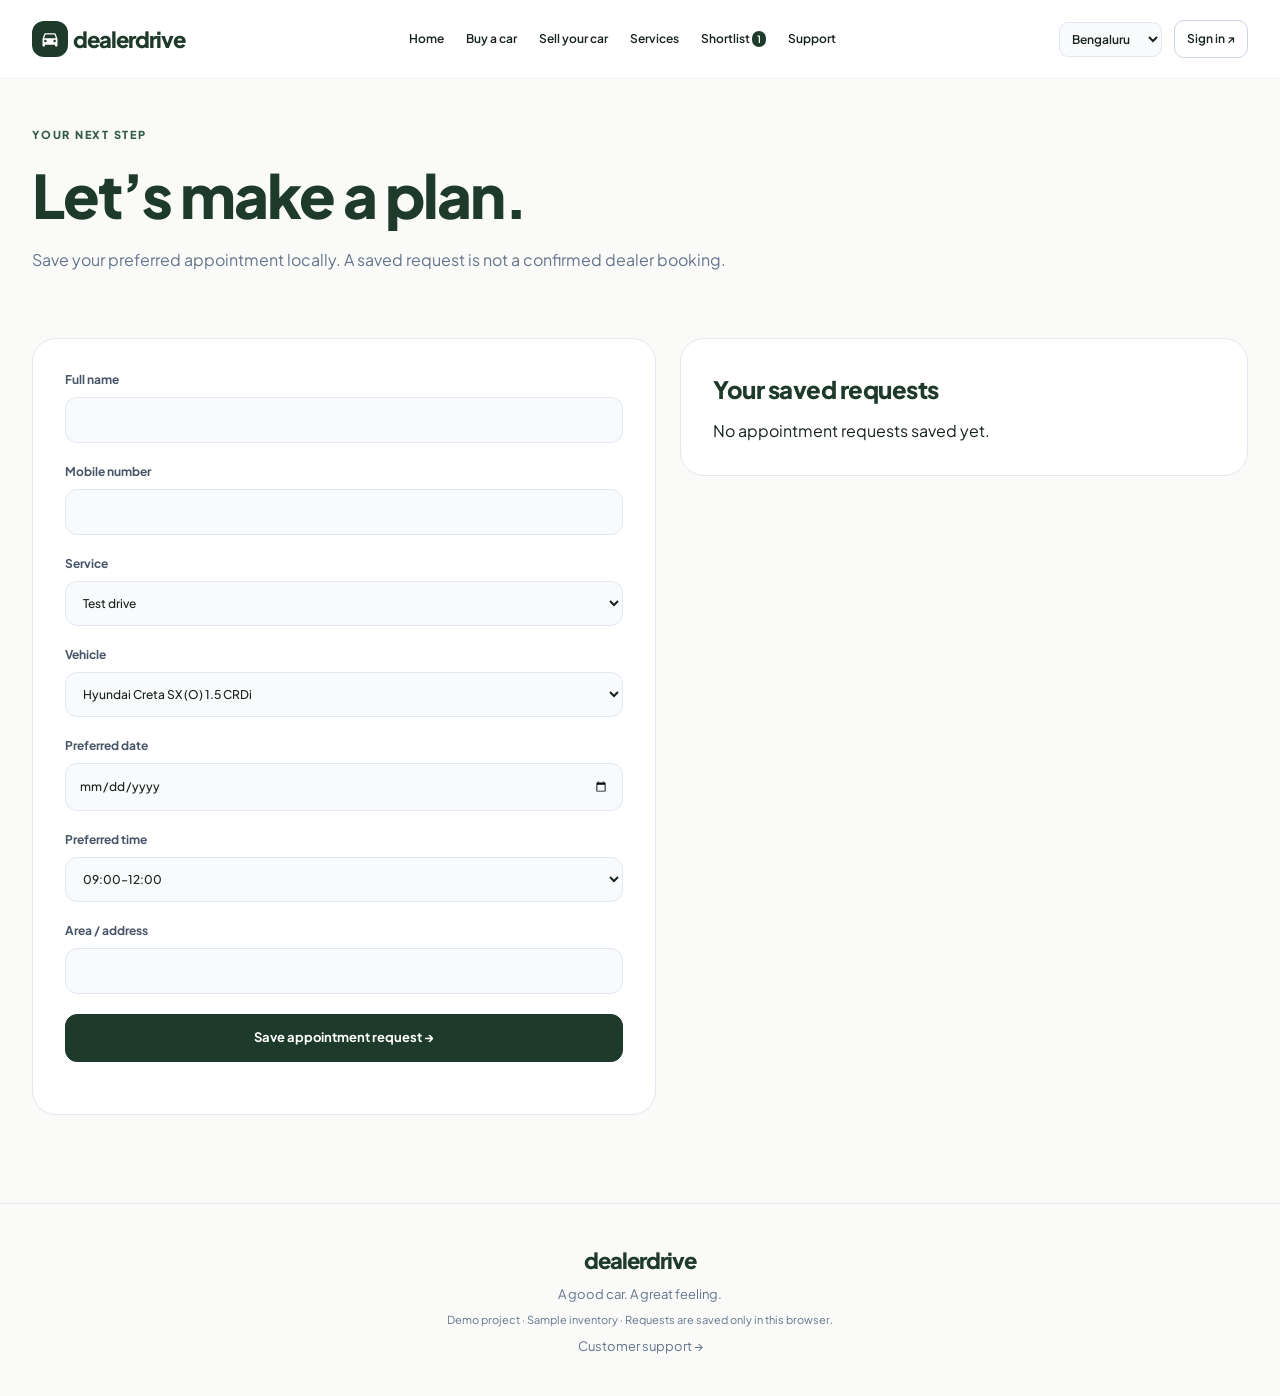
==== booking.html @ 67813353 "Add DealerDrive website with vehicle inventory and photo galleries" ====
<!DOCTYPE html>
<html lang="en"><head><meta charset="UTF-8"><meta name="viewport" content="width=device-width, initial-scale=1.0"><title>Plan an appointment — DealerDrive</title>
<link rel="stylesheet" href="css/utilities.css">
<link rel="preconnect" href="https://fonts.googleapis.com"><link href="https://fonts.googleapis.com/css2?family=Plus+Jakarta+Sans:wght@400;500;600;700;800&display=swap" rel="stylesheet">
<link rel="stylesheet" href="css/shared.css"><link rel="stylesheet" href="css/booking.css">
<script defer src="js/data.js"></script><script defer src="js/shared.js"></script><script defer src="js/booking.js"></script></head>
<body data-page="booking"><a class="skip-link" href="#main">Skip to content</a><header class="site-header"><div class="header-inner"><a class="brand" href="index.html"><span class="brand-icon"><svg class="w-5 h-5 fill-current" viewBox="0 0 24 24">
            <path d="M18.92 6.01C18.72 5.42 18.16 5 17.5 5h-11c-.66 0-1.21.42-1.42 1.01L3 12v8c0 .55.45 1 1 1h1c.55 0 1-.45 1-1v-1h12v1c0 .55.45 1 1 1h1c.55 0 1-.45 1-1v-8l-2.08-5.99zM6.5 16c-.83 0-1.5-.67-1.5-1.5S5.67 13 6.5 13s1.5.67 1.5 1.5S7.33 16 6.5 16zm11 0c-.83 0-1.5-.67-1.5-1.5s.67-1.5 1.5-1.5 1.5.67 1.5 1.5-.67 1.5-1.5 1.5zM5 11l1.5-4.5h11L19 11H5z"/>
          </svg></span> dealerdrive</a><button id="menuToggle" class="menu-toggle" aria-label="Toggle navigation" aria-controls="mainNav" aria-expanded="false">☰</button><nav id="mainNav" aria-label="Main navigation"><a href="index.html" >Home</a><a href="buy.html" >Buy a car</a><a href="sell.html" >Sell your car</a><a href="services.html" >Services</a><a href="shortlist.html" >Shortlist <span id="shortlistBadge">0</span></a><a href="support.html" >Support</a></nav><div class="header-actions"><label class="city-label"><span class="sr-only">Your city</span><select id="citySelect"><option>Bengaluru</option><option>Pune</option><option>Mumbai</option><option>Delhi NCR</option><option>Hyderabad</option></select></label><a class="profile-link" href="sign-in.html" id="profileLink">Sign in ↗</a></div></div></header>
<main id="main" class="flex-1 max-w-7xl w-full mx-auto px-4 sm:px-6 lg:px-8 py-8 sm:py-12 space-y-12 sm:space-y-16"><div class="page-heading"><p class="eyebrow">Your next step</p><h1>Let’s make a plan.</h1><p>Save your preferred appointment locally. A saved request is not a confirmed dealer booking.</p></div><div class="two-column"><form id="bookingForm" class="panel form-stack"><label class="field">Full name<input id="bookingName" name="bookingName" type="text" required></label><label class="field">Mobile number<input id="bookingPhone" name="bookingPhone" type="tel" required></label><label class="field">Service<select id="bookingType"><option>Test drive</option><option>Inspection</option><option>Maintenance</option><option>Paperwork</option></select></label><label class="field">Vehicle<select id="bookingCar"></select></label><label class="field">Preferred date<input id="bookingDate" name="bookingDate" type="date" required></label><label class="field">Preferred time<select id="bookingTime"><option>09:00–12:00</option><option>12:00–15:00</option><option>15:00–18:00</option></select></label><label class="field">Area / address<input id="bookingAddress" name="bookingAddress" type="text" required></label><button class="button" type="submit">Save appointment request →</button><p id="bookingFeedback" role="status"></p></form><aside class="panel"><h2>Your saved requests</h2><div id="bookingsList" class="record-list"></div></aside></div></main>
<footer><a class="brand" href="index.html">dealerdrive</a><p>A good car. A great feeling.</p><p class="demo-note">Demo project · Sample inventory · Requests are saved only in this browser.</p><a href="support.html">Customer support →</a></footer><div id="toastNotification" role="status" aria-live="polite" hidden></div></body></html>
---- css/utilities.css ----
/* Static utility CSS from the supplied design. */
*, ::before, ::after{--tw-border-spacing-x:0;--tw-border-spacing-y:0;--tw-translate-x:0;--tw-translate-y:0;--tw-rotate:0;--tw-skew-x:0;--tw-skew-y:0;--tw-scale-x:1;--tw-scale-y:1;--tw-pan-x: ;--tw-pan-y: ;--tw-pinch-zoom: ;--tw-scroll-snap-strictness:proximity;--tw-gradient-from-position: ;--tw-gradient-via-position: ;--tw-gradient-to-position: ;--tw-ordinal: ;--tw-slashed-zero: ;--tw-numeric-figure: ;--tw-numeric-spacing: ;--tw-numeric-fraction: ;--tw-ring-inset: ;--tw-ring-offset-width:0px;--tw-ring-offset-color:#fff;--tw-ring-color:rgb(59 130 246 / 0.5);--tw-ring-offset-shadow:0 0 #0000;--tw-ring-shadow:0 0 #0000;--tw-shadow:0 0 #0000;--tw-shadow-colored:0 0 #0000;--tw-blur: ;--tw-brightness: ;--tw-contrast: ;--tw-grayscale: ;--tw-hue-rotate: ;--tw-invert: ;--tw-saturate: ;--tw-sepia: ;--tw-drop-shadow: ;--tw-backdrop-blur: ;--tw-backdrop-brightness: ;--tw-backdrop-contrast: ;--tw-backdrop-grayscale: ;--tw-backdrop-hue-rotate: ;--tw-backdrop-invert: ;--tw-backdrop-opacity: ;--tw-backdrop-saturate: ;--tw-backdrop-sepia: ;--tw-contain-size: ;--tw-contain-layout: ;--tw-contain-paint: ;--tw-contain-style: }
::backdrop{--tw-border-spacing-x:0;--tw-border-spacing-y:0;--tw-translate-x:0;--tw-translate-y:0;--tw-rotate:0;--tw-skew-x:0;--tw-skew-y:0;--tw-scale-x:1;--tw-scale-y:1;--tw-pan-x: ;--tw-pan-y: ;--tw-pinch-zoom: ;--tw-scroll-snap-strictness:proximity;--tw-gradient-from-position: ;--tw-gradient-via-position: ;--tw-gradient-to-position: ;--tw-ordinal: ;--tw-slashed-zero: ;--tw-numeric-figure: ;--tw-numeric-spacing: ;--tw-numeric-fraction: ;--tw-ring-inset: ;--tw-ring-offset-width:0px;--tw-ring-offset-color:#fff;--tw-ring-color:rgb(59 130 246 / 0.5);--tw-ring-offset-shadow:0 0 #0000;--tw-ring-shadow:0 0 #0000;--tw-shadow:0 0 #0000;--tw-shadow-colored:0 0 #0000;--tw-blur: ;--tw-brightness: ;--tw-contrast: ;--tw-grayscale: ;--tw-hue-rotate: ;--tw-invert: ;--tw-saturate: ;--tw-sepia: ;--tw-drop-shadow: ;--tw-backdrop-blur: ;--tw-backdrop-brightness: ;--tw-backdrop-contrast: ;--tw-backdrop-grayscale: ;--tw-backdrop-hue-rotate: ;--tw-backdrop-invert: ;--tw-backdrop-opacity: ;--tw-backdrop-saturate: ;--tw-backdrop-sepia: ;--tw-contain-size: ;--tw-contain-layout: ;--tw-contain-paint: ;--tw-contain-style: }
*,::after,::before{box-sizing:border-box;border-width:0;border-style:solid;border-color:#e5e7eb}
::after,::before{--tw-content:''}
:host,html{line-height:1.5;-webkit-text-size-adjust:100%;-moz-tab-size:4;tab-size:4;font-family:"Plus Jakarta Sans", sans-serif;font-feature-settings:normal;font-variation-settings:normal;-webkit-tap-highlight-color:transparent}
body{margin:0;line-height:inherit}
hr{height:0;color:inherit;border-top-width:1px}
abbr:where([title]){-webkit-text-decoration:underline dotted;text-decoration:underline dotted}
h1,h2,h3,h4,h5,h6{font-size:inherit;font-weight:inherit}
a{color:inherit;text-decoration:inherit}
b,strong{font-weight:bolder}
code,kbd,pre,samp{font-family:ui-monospace, SFMono-Regular, Menlo, Monaco, Consolas, "Liberation Mono", "Courier New", monospace;font-feature-settings:normal;font-variation-settings:normal;font-size:1em}
small{font-size:80%}
sub,sup{font-size:75%;line-height:0;position:relative;vertical-align:baseline}
sub{bottom:-.25em}
sup{top:-.5em}
table{text-indent:0;border-color:inherit;border-collapse:collapse}
button,input,optgroup,select,textarea{font-family:inherit;font-feature-settings:inherit;font-variation-settings:inherit;font-size:100%;font-weight:inherit;line-height:inherit;letter-spacing:inherit;color:inherit;margin:0;padding:0}
button,select{text-transform:none}
button,input:where([type=button]),input:where([type=reset]),input:where([type=submit]){-webkit-appearance:button;background-color:transparent;background-image:none}
:-moz-focusring{outline:auto}
:-moz-ui-invalid{box-shadow:none}
progress{vertical-align:baseline}
::-webkit-inner-spin-button,::-webkit-outer-spin-button{height:auto}
[type=search]{-webkit-appearance:textfield;outline-offset:-2px}
::-webkit-search-decoration{-webkit-appearance:none}
::-webkit-file-upload-button{-webkit-appearance:button;font:inherit}
summary{display:list-item}
blockquote,dd,dl,figure,h1,h2,h3,h4,h5,h6,hr,p,pre{margin:0}
fieldset{margin:0;padding:0}
legend{padding:0}
menu,ol,ul{list-style:none;margin:0;padding:0}
dialog{padding:0}
textarea{resize:vertical}
input::placeholder,textarea::placeholder{opacity:1;color:#9ca3af}
[role=button],button{cursor:pointer}
:disabled{cursor:default}
audio,canvas,embed,iframe,img,object,svg,video{display:block;vertical-align:middle}
img,video{max-width:100%;height:auto}
[hidden]:where(:not([hidden=until-found])){display:none}
.sr-only{position:absolute;width:1px;height:1px;padding:0;margin:-1px;overflow:hidden;clip:rect(0, 0, 0, 0);white-space:nowrap;border-width:0}
.absolute{position:absolute}
.relative{position:relative}
.-bottom-2{bottom:-0.5rem}
.left-1{left:0.25rem}
.z-10{z-index:10}
.mx-auto{margin-left:auto;margin-right:auto}
.my-auto{margin-top:auto;margin-bottom:auto}
.mr-2\.5{margin-right:0.625rem}
.mt-0\.5{margin-top:0.125rem}
.mt-1{margin-top:0.25rem}
.mt-1\.5{margin-top:0.375rem}
.flex{display:flex}
.inline-flex{display:inline-flex}
.grid{display:grid}
.h-10{height:2.5rem}
.h-2{height:0.5rem}
.h-3\.5{height:0.875rem}
.h-4{height:1rem}
.h-5{height:1.25rem}
.h-8{height:2rem}
.h-auto{height:auto}
.min-h-\[380px\]{min-height:380px}
.w-10{width:2.5rem}
.w-2{width:0.5rem}
.w-3\.5{width:0.875rem}
.w-4{width:1rem}
.w-5{width:1.25rem}
.w-8{width:2rem}
.w-full{width:100%}
.max-w-7xl{max-width:80rem}
.max-w-\[480px\]{max-width:480px}
.max-w-lg{max-width:32rem}
.max-w-xl{max-width:36rem}
.flex-1{flex:1 1 0%}
.shrink-0{flex-shrink:0}
.cursor-pointer{cursor:pointer}
.grid-cols-1{grid-template-columns:repeat(1, minmax(0, 1fr))}
.flex-col{flex-direction:column}
.flex-wrap{flex-wrap:wrap}
.items-center{align-items:center}
.justify-center{justify-content:center}
.justify-between{justify-content:space-between}
.gap-1\.5{gap:0.375rem}
.gap-2{gap:0.5rem}
.gap-3{gap:0.75rem}
.gap-3\.5{gap:0.875rem}
.gap-4{gap:1rem}
.gap-6{gap:1.5rem}
.gap-8{gap:2rem}
.space-y-1 > :not([hidden]) ~ :not([hidden]){--tw-space-y-reverse:0;margin-top:calc(0.25rem * calc(1 - var(--tw-space-y-reverse)));margin-bottom:calc(0.25rem * var(--tw-space-y-reverse))}
.space-y-12 > :not([hidden]) ~ :not([hidden]){--tw-space-y-reverse:0;margin-top:calc(3rem * calc(1 - var(--tw-space-y-reverse)));margin-bottom:calc(3rem * var(--tw-space-y-reverse))}
.space-y-6 > :not([hidden]) ~ :not([hidden]){--tw-space-y-reverse:0;margin-top:calc(1.5rem * calc(1 - var(--tw-space-y-reverse)));margin-bottom:calc(1.5rem * var(--tw-space-y-reverse))}
.overflow-hidden{overflow:hidden}
.rounded-2xl{border-radius:1rem}
.rounded-\[32px\]{border-radius:32px}
.rounded-full{border-radius:9999px}
.rounded-xl{border-radius:0.75rem}
.rounded-\[24px\]{border-radius:24px}
.border{border-width:1px}
.border-b{border-bottom-width:1px}
.border-t{border-top-width:1px}
.border-none{border-style:none}
.border-\[\#D5E1D4\]{--tw-border-opacity:1;border-color:rgb(213 225 212 / var(--tw-border-opacity, 1))}
.border-slate-100{--tw-border-opacity:1;border-color:rgb(241 245 249 / var(--tw-border-opacity, 1))}
.border-slate-200{--tw-border-opacity:1;border-color:rgb(226 232 240 / var(--tw-border-opacity, 1))}
.border-slate-200\/80{border-color:rgb(226 232 240 / 0.8)}
.border-white{--tw-border-opacity:1;border-color:rgb(255 255 255 / var(--tw-border-opacity, 1))}
.bg-\[\#DEE8DD\]{--tw-bg-opacity:1;background-color:rgb(222 232 221 / var(--tw-bg-opacity, 1))}
.bg-\[\#E5F1E5\]{--tw-bg-opacity:1;background-color:rgb(229 241 229 / var(--tw-bg-opacity, 1))}
.bg-\[\#EBF3EB\]{--tw-bg-opacity:1;background-color:rgb(235 243 235 / var(--tw-bg-opacity, 1))}
.bg-forest{--tw-bg-opacity:1;background-color:rgb(30 58 43 / var(--tw-bg-opacity, 1))}
.bg-slate-100{--tw-bg-opacity:1;background-color:rgb(241 245 249 / var(--tw-bg-opacity, 1))}
.bg-transparent{background-color:transparent}
.bg-white{--tw-bg-opacity:1;background-color:rgb(255 255 255 / var(--tw-bg-opacity, 1))}
.bg-white\/95{background-color:rgb(255 255 255 / 0.95)}
.stroke-\[2\.5\]{stroke-width:2.5}
.stroke-\[2\]{stroke-width:2}
.p-2{padding:0.5rem}
.p-3{padding:0.75rem}
.p-6{padding:1.5rem}
.p-5{padding:1.25rem}
.px-4{padding-left:1rem;padding-right:1rem}
.px-5{padding-left:1.25rem;padding-right:1.25rem}
.py-2{padding-top:0.5rem;padding-bottom:0.5rem}
.py-2\.5{padding-top:0.625rem;padding-bottom:0.625rem}
.py-6{padding-top:1.5rem;padding-bottom:1.5rem}
.py-8{padding-top:2rem;padding-bottom:2rem}
.pb-5{padding-bottom:1.25rem}
.pl-4{padding-left:1rem}
.pr-2{padding-right:0.5rem}
.pt-1{padding-top:0.25rem}
.pt-3{padding-top:0.75rem}
.pt-4{padding-top:1rem}
.pt-8{padding-top:2rem}
.text-right{text-align:right}
.text-2xl{font-size:1.5rem;line-height:2rem}
.text-5xl{font-size:3rem;line-height:1}
.text-\[11px\]{font-size:11px}
.text-base{font-size:1rem;line-height:1.5rem}
.text-sm{font-size:0.875rem;line-height:1.25rem}
.text-xs{font-size:0.75rem;line-height:1rem}
.text-xl{font-size:1.25rem;line-height:1.75rem}
.font-bold{font-weight:700}
.font-extrabold{font-weight:800}
.font-medium{font-weight:500}
.font-normal{font-weight:400}
.font-semibold{font-weight:600}
.uppercase{text-transform:uppercase}
.leading-\[1\.05\]{line-height:1.05}
.leading-relaxed{line-height:1.625}
.leading-snug{line-height:1.375}
.leading-tight{line-height:1.25}
.tracking-\[-0\.03em\]{letter-spacing:-0.03em}
.tracking-\[0\.16em\]{letter-spacing:0.16em}
.tracking-\[0\.18em\]{letter-spacing:0.18em}
.tracking-tight{letter-spacing:-0.025em}
.tracking-widest{letter-spacing:0.1em}
.text-\[\#34594A\]{--tw-text-opacity:1;color:rgb(52 89 74 / var(--tw-text-opacity, 1))}
.text-\[\#34594A\]\/80{color:rgb(52 89 74 / 0.8)}
.text-\[\#345A4B\]{--tw-text-opacity:1;color:rgb(52 90 75 / var(--tw-text-opacity, 1))}
.text-forest{--tw-text-opacity:1;color:rgb(30 58 43 / var(--tw-text-opacity, 1))}
.text-slate-300{--tw-text-opacity:1;color:rgb(203 213 225 / var(--tw-text-opacity, 1))}
.text-slate-400{--tw-text-opacity:1;color:rgb(148 163 184 / var(--tw-text-opacity, 1))}
.text-slate-500{--tw-text-opacity:1;color:rgb(100 116 139 / var(--tw-text-opacity, 1))}
.text-slate-600{--tw-text-opacity:1;color:rgb(71 85 105 / var(--tw-text-opacity, 1))}
.text-slate-700{--tw-text-opacity:1;color:rgb(51 65 85 / var(--tw-text-opacity, 1))}
.text-slate-800{--tw-text-opacity:1;color:rgb(30 41 59 / var(--tw-text-opacity, 1))}
.text-slate-900{--tw-text-opacity:1;color:rgb(15 23 42 / var(--tw-text-opacity, 1))}
.text-white{--tw-text-opacity:1;color:rgb(255 255 255 / var(--tw-text-opacity, 1))}
.shadow-lg{--tw-shadow:0 10px 15px -3px rgb(0 0 0 / 0.1), 0 4px 6px -4px rgb(0 0 0 / 0.1);--tw-shadow-colored:0 10px 15px -3px var(--tw-shadow-color), 0 4px 6px -4px var(--tw-shadow-color);box-shadow:var(--tw-ring-offset-shadow, 0 0 #0000), var(--tw-ring-shadow, 0 0 #0000), var(--tw-shadow)}
.shadow-sm{--tw-shadow:0 1px 2px 0 rgb(0 0 0 / 0.05);--tw-shadow-colored:0 1px 2px 0 var(--tw-shadow-color);box-shadow:var(--tw-ring-offset-shadow, 0 0 #0000), var(--tw-ring-shadow, 0 0 #0000), var(--tw-shadow)}
.shadow-black\/5{--tw-shadow-color:rgb(0 0 0 / 0.05);--tw-shadow:var(--tw-shadow-colored)}
.outline-none{outline:2px solid transparent;outline-offset:2px}
.backdrop-blur-md{--tw-backdrop-blur:blur(12px);-webkit-backdrop-filter:var(--tw-backdrop-blur) var(--tw-backdrop-brightness) var(--tw-backdrop-contrast) var(--tw-backdrop-grayscale) var(--tw-backdrop-hue-rotate) var(--tw-backdrop-invert) var(--tw-backdrop-opacity) var(--tw-backdrop-saturate) var(--tw-backdrop-sepia);backdrop-filter:var(--tw-backdrop-blur) var(--tw-backdrop-brightness) var(--tw-backdrop-contrast) var(--tw-backdrop-grayscale) var(--tw-backdrop-hue-rotate) var(--tw-backdrop-invert) var(--tw-backdrop-opacity) var(--tw-backdrop-saturate) var(--tw-backdrop-sepia)}
.transition-all{transition-property:all;transition-timing-function:cubic-bezier(0.4, 0, 0.2, 1);transition-duration:150ms}
.transition-transform{transition-property:transform;transition-timing-function:cubic-bezier(0.4, 0, 0.2, 1);transition-duration:150ms}
.placeholder\:text-slate-400::placeholder{--tw-text-opacity:1;color:rgb(148 163 184 / var(--tw-text-opacity, 1))}
.focus-within\:border-forest:focus-within{--tw-border-opacity:1;border-color:rgb(30 58 43 / var(--tw-border-opacity, 1))}
.focus-within\:ring-2:focus-within{--tw-ring-offset-shadow:var(--tw-ring-inset) 0 0 0 var(--tw-ring-offset-width) var(--tw-ring-offset-color);--tw-ring-shadow:var(--tw-ring-inset) 0 0 0 calc(2px + var(--tw-ring-offset-width)) var(--tw-ring-color);box-shadow:var(--tw-ring-offset-shadow), var(--tw-ring-shadow), var(--tw-shadow, 0 0 #0000)}
.focus-within\:ring-forest\/20:focus-within{--tw-ring-color:rgb(30 58 43 / 0.2)}
.hover\:bg-forest-dark:hover{--tw-bg-opacity:1;background-color:rgb(20 39 29 / var(--tw-bg-opacity, 1))}
.hover\:bg-slate-100\/80:hover{background-color:rgb(241 245 249 / 0.8)}
.hover\:bg-slate-200:hover{--tw-bg-opacity:1;background-color:rgb(226 232 240 / var(--tw-bg-opacity, 1))}
.hover\:text-forest:hover{--tw-text-opacity:1;color:rgb(30 58 43 / var(--tw-text-opacity, 1))}
.hover\:text-slate-900:hover{--tw-text-opacity:1;color:rgb(15 23 42 / var(--tw-text-opacity, 1))}
.hover\:shadow-xl:hover{--tw-shadow:0 20px 25px -5px rgb(0 0 0 / 0.1), 0 8px 10px -6px rgb(0 0 0 / 0.1);--tw-shadow-colored:0 20px 25px -5px var(--tw-shadow-color), 0 8px 10px -6px var(--tw-shadow-color);box-shadow:var(--tw-ring-offset-shadow, 0 0 #0000), var(--tw-ring-shadow, 0 0 #0000), var(--tw-shadow)}
.group:hover .group-hover\:translate-x-1{--tw-translate-x:0.25rem;transform:translate(var(--tw-translate-x), var(--tw-translate-y)) rotate(var(--tw-rotate)) skewX(var(--tw-skew-x)) skewY(var(--tw-skew-y)) scaleX(var(--tw-scale-x)) scaleY(var(--tw-scale-y))}
.mb-3{margin-bottom:0.75rem}
.mb-5{margin-bottom:1.25rem}
.hidden{display:none}
.h-12{height:3rem}
.w-12{width:3rem}
.rounded-3xl{border-radius:1.5rem}
.px-6{padding-left:1.5rem;padding-right:1.5rem}
.py-20{padding-top:5rem;padding-bottom:5rem}
.pb-4{padding-bottom:1rem}
.pt-2{padding-top:0.5rem}
.text-center{text-align:center}
.mb-1{margin-bottom:0.25rem}
.mb-2{margin-bottom:0.5rem}
.block{display:block}
.max-w-3xl{max-width:48rem}
.max-w-md{max-width:28rem}
.grid-cols-3{grid-template-columns:repeat(3, minmax(0, 1fr))}
.space-y-2 > :not([hidden]) ~ :not([hidden]){--tw-space-y-reverse:0;margin-top:calc(0.5rem * calc(1 - var(--tw-space-y-reverse)));margin-bottom:calc(0.5rem * var(--tw-space-y-reverse))}
.space-y-5 > :not([hidden]) ~ :not([hidden]){--tw-space-y-reverse:0;margin-top:calc(1.25rem * calc(1 - var(--tw-space-y-reverse)));margin-bottom:calc(1.25rem * var(--tw-space-y-reverse))}
.rounded{border-radius:0.25rem}
.border-2{border-width:2px}
.border-forest{--tw-border-opacity:1;border-color:rgb(30 58 43 / var(--tw-border-opacity, 1))}
.bg-\[\#E6F0E6\]{--tw-bg-opacity:1;background-color:rgb(230 240 230 / var(--tw-bg-opacity, 1))}
.bg-emerald-100{--tw-bg-opacity:1;background-color:rgb(209 250 229 / var(--tw-bg-opacity, 1))}
.bg-slate-50{--tw-bg-opacity:1;background-color:rgb(248 250 252 / var(--tw-bg-opacity, 1))}
.bg-white\/80{background-color:rgb(255 255 255 / 0.8)}
.p-4{padding:1rem}
.px-2\.5{padding-left:0.625rem;padding-right:0.625rem}
.px-3{padding-left:0.75rem;padding-right:0.75rem}
.px-3\.5{padding-left:0.875rem;padding-right:0.875rem}
.py-1{padding-top:0.25rem;padding-bottom:0.25rem}
.py-3{padding-top:0.75rem;padding-bottom:0.75rem}
.py-3\.5{padding-top:0.875rem;padding-bottom:0.875rem}
.text-3xl{font-size:1.875rem;line-height:2.25rem}
.text-\[10px\]{font-size:10px}
.tracking-wider{letter-spacing:0.05em}
.text-emerald-800{--tw-text-opacity:1;color:rgb(6 95 70 / var(--tw-text-opacity, 1))}
.accent-forest{accent-color:#1E3A2B}
.shadow-md{--tw-shadow:0 4px 6px -1px rgb(0 0 0 / 0.1), 0 2px 4px -2px rgb(0 0 0 / 0.1);--tw-shadow-colored:0 4px 6px -1px var(--tw-shadow-color), 0 2px 4px -2px var(--tw-shadow-color);box-shadow:var(--tw-ring-offset-shadow, 0 0 #0000), var(--tw-ring-shadow, 0 0 #0000), var(--tw-shadow)}
.backdrop-blur-sm{--tw-backdrop-blur:blur(4px);-webkit-backdrop-filter:var(--tw-backdrop-blur) var(--tw-backdrop-brightness) var(--tw-backdrop-contrast) var(--tw-backdrop-grayscale) var(--tw-backdrop-hue-rotate) var(--tw-backdrop-invert) var(--tw-backdrop-opacity) var(--tw-backdrop-saturate) var(--tw-backdrop-sepia);backdrop-filter:var(--tw-backdrop-blur) var(--tw-backdrop-brightness) var(--tw-backdrop-contrast) var(--tw-backdrop-grayscale) var(--tw-backdrop-hue-rotate) var(--tw-backdrop-invert) var(--tw-backdrop-opacity) var(--tw-backdrop-saturate) var(--tw-backdrop-sepia)}
.transition-colors{transition-property:color, background-color, border-color, fill, stroke, -webkit-text-decoration-color;transition-property:color, background-color, border-color, text-decoration-color, fill, stroke;transition-property:color, background-color, border-color, text-decoration-color, fill, stroke, -webkit-text-decoration-color;transition-timing-function:cubic-bezier(0.4, 0, 0.2, 1);transition-duration:150ms}
.hover\:bg-slate-100:hover{--tw-bg-opacity:1;background-color:rgb(241 245 249 / var(--tw-bg-opacity, 1))}
.space-y-3 > :not([hidden]) ~ :not([hidden]){--tw-space-y-reverse:0;margin-top:calc(0.75rem * calc(1 - var(--tw-space-y-reverse)));margin-bottom:calc(0.75rem * var(--tw-space-y-reverse))}
.space-y-4 > :not([hidden]) ~ :not([hidden]){--tw-space-y-reverse:0;margin-top:calc(1rem * calc(1 - var(--tw-space-y-reverse)));margin-bottom:calc(1rem * var(--tw-space-y-reverse))}
.p-3\.5{padding:0.875rem}
.pt-6{padding-top:1.5rem}
.inset-0{inset:0px}
.bottom-4{bottom:1rem}
.left-6{left:1.5rem}
.right-6{right:1.5rem}
.mb-2\.5{margin-bottom:0.625rem}
.h-64{height:16rem}
.h-9{height:2.25rem}
.h-full{height:100%}
.w-9{width:2.25rem}
.items-end{align-items:flex-end}
.rounded-\[28px\]{border-radius:28px}
.border-\[\#D7E8D7\]{--tw-border-opacity:1;border-color:rgb(215 232 215 / var(--tw-border-opacity, 1))}
.bg-slate-900{--tw-bg-opacity:1;background-color:rgb(15 23 42 / var(--tw-bg-opacity, 1))}
.bg-gradient-to-t{background-image:linear-gradient(to top, var(--tw-gradient-stops))}
.from-black\/80{--tw-gradient-from:rgb(0 0 0 / 0.8) var(--tw-gradient-from-position);--tw-gradient-to:rgb(0 0 0 / 0) var(--tw-gradient-to-position);--tw-gradient-stops:var(--tw-gradient-from), var(--tw-gradient-to)}
.via-transparent{--tw-gradient-to:rgb(0 0 0 / 0)  var(--tw-gradient-to-position);--tw-gradient-stops:var(--tw-gradient-from), transparent var(--tw-gradient-via-position), var(--tw-gradient-to)}
.to-transparent{--tw-gradient-to:transparent var(--tw-gradient-to-position)}
.object-cover{object-fit:cover}
.shadow-2xl{--tw-shadow:0 25px 50px -12px rgb(0 0 0 / 0.25);--tw-shadow-colored:0 25px 50px -12px var(--tw-shadow-color);box-shadow:var(--tw-ring-offset-shadow, 0 0 #0000), var(--tw-ring-shadow, 0 0 #0000), var(--tw-shadow)}
.hover\:bg-slate-50:hover{--tw-bg-opacity:1;background-color:rgb(248 250 252 / var(--tw-bg-opacity, 1))}
@media (min-width: 640px){.sm\:bottom-0{bottom:0px}.sm\:left-4{left:1rem}.sm\:min-h-\[440px\]{min-height:440px}.sm\:grid-cols-2{grid-template-columns:repeat(2, minmax(0, 1fr))}.sm\:gap-5{gap:1.25rem}.sm\:space-y-16 > :not([hidden]) ~ :not([hidden]){--tw-space-y-reverse:0;margin-top:calc(4rem * calc(1 - var(--tw-space-y-reverse)));margin-bottom:calc(4rem * var(--tw-space-y-reverse))}.sm\:space-y-8 > :not([hidden]) ~ :not([hidden]){--tw-space-y-reverse:0;margin-top:calc(2rem * calc(1 - var(--tw-space-y-reverse)));margin-bottom:calc(2rem * var(--tw-space-y-reverse))}.sm\:p-3\.5{padding:0.875rem}.sm\:p-8{padding:2rem}.sm\:px-6{padding-left:1.5rem;padding-right:1.5rem}.sm\:py-12{padding-top:3rem;padding-bottom:3rem}.sm\:py-3{padding-top:0.75rem;padding-bottom:0.75rem}.sm\:pt-10{padding-top:2.5rem}.sm\:text-3xl{font-size:1.875rem;line-height:2.25rem}.sm\:text-7xl{font-size:4.5rem;line-height:1}.sm\:text-lg{font-size:1.125rem;line-height:1.75rem}.sm\:text-sm{font-size:0.875rem;line-height:1.25rem}}
@media (min-width: 640px){.sm\:grid-cols-2{grid-template-columns:repeat(2, minmax(0, 1fr))}.sm\:space-y-16 > :not([hidden]) ~ :not([hidden]){--tw-space-y-reverse:0;margin-top:calc(4rem * calc(1 - var(--tw-space-y-reverse)));margin-bottom:calc(4rem * var(--tw-space-y-reverse))}.sm\:px-6{padding-left:1.5rem;padding-right:1.5rem}.sm\:py-12{padding-top:3rem;padding-bottom:3rem}}
@media (min-width: 640px){.sm\:grid-cols-2{grid-template-columns:repeat(2, minmax(0, 1fr))}.sm\:space-y-16 > :not([hidden]) ~ :not([hidden]){--tw-space-y-reverse:0;margin-top:calc(4rem * calc(1 - var(--tw-space-y-reverse)));margin-bottom:calc(4rem * var(--tw-space-y-reverse))}.sm\:p-8{padding:2rem}.sm\:px-6{padding-left:1.5rem;padding-right:1.5rem}.sm\:py-12{padding-top:3rem;padding-bottom:3rem}.sm\:text-3xl{font-size:1.875rem;line-height:2.25rem}.sm\:text-sm{font-size:0.875rem;line-height:1.25rem}}
@media (min-width: 640px){.sm\:space-y-16 > :not([hidden]) ~ :not([hidden]){--tw-space-y-reverse:0;margin-top:calc(4rem * calc(1 - var(--tw-space-y-reverse)));margin-bottom:calc(4rem * var(--tw-space-y-reverse))}.sm\:px-6{padding-left:1.5rem;padding-right:1.5rem}.sm\:py-12{padding-top:3rem;padding-bottom:3rem}}
@media (min-width: 640px){.sm\:grid-cols-2{grid-template-columns:repeat(2, minmax(0, 1fr))}.sm\:space-y-16 > :not([hidden]) ~ :not([hidden]){--tw-space-y-reverse:0;margin-top:calc(4rem * calc(1 - var(--tw-space-y-reverse)));margin-bottom:calc(4rem * var(--tw-space-y-reverse))}.sm\:p-8{padding:2rem}.sm\:px-6{padding-left:1.5rem;padding-right:1.5rem}.sm\:py-12{padding-top:3rem;padding-bottom:3rem}.sm\:text-sm{font-size:0.875rem;line-height:1.25rem}}
@media (min-width: 640px){.sm\:h-72{height:18rem}.sm\:grid-cols-2{grid-template-columns:repeat(2, minmax(0, 1fr))}.sm\:space-y-16 > :not([hidden]) ~ :not([hidden]){--tw-space-y-reverse:0;margin-top:calc(4rem * calc(1 - var(--tw-space-y-reverse)));margin-bottom:calc(4rem * var(--tw-space-y-reverse))}.sm\:p-8{padding:2rem}.sm\:px-6{padding-left:1.5rem;padding-right:1.5rem}.sm\:py-12{padding-top:3rem;padding-bottom:3rem}}
@media (min-width: 768px){.md\:flex-row{flex-direction:row}.md\:items-center{align-items:center}}
@media (min-width: 1024px){.lg\:col-span-5{grid-column:span 5 / span 5}.lg\:col-span-7{grid-column:span 7 / span 7}.lg\:grid-cols-12{grid-template-columns:repeat(12, minmax(0, 1fr))}.lg\:grid-cols-3{grid-template-columns:repeat(3, minmax(0, 1fr))}.lg\:grid-cols-4{grid-template-columns:repeat(4, minmax(0, 1fr))}.lg\:gap-12{gap:3rem}.lg\:px-8{padding-left:2rem;padding-right:2rem}.lg\:text-right{text-align:right}.lg\:text-\[76px\]{font-size:76px}}
@media (min-width: 1024px){.lg\:grid-cols-3{grid-template-columns:repeat(3, minmax(0, 1fr))}.lg\:px-8{padding-left:2rem;padding-right:2rem}}
@media (min-width: 1024px){.lg\:px-8{padding-left:2rem;padding-right:2rem}}
---- css/shared.css ----
/* DealerDrive design system. Original Tailwind utilities are loaded by each page. */
:root{--forest:#1e3a2b;--sage:#dee8dd;--ink:#18231c;--muted:#64748b;--line:#e2e8f0}*{box-sizing:border-box}body{margin:0;min-height:100vh;display:flex;flex-direction:column;background:#fafbf9;color:var(--ink);font-family:'Plus Jakarta Sans',sans-serif}a{color:inherit;text-decoration:none}button,input,select,textarea{font:inherit}button,a,select,input[type=range]{touch-action:manipulation}button{cursor:pointer}a:focus-visible,button:focus-visible,input:focus-visible,select:focus-visible,textarea:focus-visible{outline:3px solid #6b9b79;outline-offset:4px}main{max-width:1280px;width:100%;margin:auto;padding:48px 32px}main>section+section{margin-top:48px}.hidden,[hidden]{display:none!important}.site-header{position:sticky;top:0;background:#fffffff5;backdrop-filter:blur(12px);border-bottom:1px solid #eef1ec;z-index:40}.header-inner{max-width:1280px;margin:auto;padding:20px 32px;display:flex;align-items:center;gap:24px;justify-content:space-between}.brand{font-size:22px;letter-spacing:-1px;font-weight:800;color:var(--forest);white-space:nowrap}.brand span{background:var(--forest);color:white;padding:5px 9px;border-radius:12px;margin-right:5px}.header-inner nav{display:flex;gap:22px;align-items:center;font-size:12px;font-weight:600;white-space:nowrap}nav a{padding:8px 0}nav a[aria-current]{border-bottom:2px solid var(--forest);color:var(--forest)}#shortlistBadge{background:var(--forest);color:white;border-radius:50px;padding:2px 5px;font-size:10px}.header-actions{display:flex;align-items:center;gap:12px;font-size:12px;font-weight:600}.city-label select{max-width:118px;border:1px solid var(--line);border-radius:9px;padding:8px;background:#f8fafc}.profile-link{border:1px solid #cbd5e1;padding:9px 12px;border-radius:10px;white-space:nowrap}.menu-toggle{display:none}.page-heading{max-width:760px;margin-bottom:36px}.eyebrow{font-size:11px;font-weight:800;text-transform:uppercase;letter-spacing:.16em;color:#345a4b;margin:0 0 18px}.page-heading h1{font-size:clamp(36px,5vw,60px);line-height:1.1;letter-spacing:-2px;font-weight:800;color:var(--forest);margin:0 0 18px}.page-heading>p:last-child{color:var(--muted);line-height:1.8}.button,.secondary-button{display:inline-flex;justify-content:center;align-items:center;background:var(--forest);color:white;border:1px solid var(--forest);border-radius:12px;padding:13px 20px;font-size:13px;font-weight:700}.button:hover{background:#14271d}.secondary-button{background:white;color:var(--forest);border-color:var(--line)}.service-grid{display:grid;grid-template-columns:repeat(2,1fr);gap:24px}.service-card,.panel{border:1px solid var(--line);border-radius:24px;padding:32px;background:white}.service-icon{display:flex;align-items:center;justify-content:center;width:48px;height:48px;background:#eaf1ea;color:var(--forest);border-radius:15px;font-size:25px;margin-bottom:30px}.service-card h2,.panel h2,.sage-panel h2,.section-heading h2{font-size:24px;font-weight:800;letter-spacing:-.5px;color:var(--forest);margin-bottom:12px}.service-card p{color:var(--muted);font-size:14px;line-height:1.8;margin-bottom:24px}.sage-panel{background:var(--sage);border-radius:24px;padding:32px}.sage-panel ol{list-style:decimal;padding-left:20px;line-height:2;font-size:14px}.two-column{display:grid;grid-template-columns:1.1fr 1fr;gap:24px;align-items:start}.form-stack{display:grid;gap:20px}.field{display:grid;gap:8px;font-size:12px;font-weight:700;color:#475569}.field input,.field select,.field textarea{width:100%;border:1px solid var(--line);background:#f8fafc;border-radius:12px;padding:13px;color:var(--ink);font-weight:500}.search-field{max-width:560px;margin-bottom:28px}.narrow{max-width:520px}.record{padding:18px;background:#f8fafc;border:1px solid var(--line);border-radius:14px;margin-top:14px;font-size:13px;overflow-wrap:anywhere}.record p{margin:7px 0;color:var(--muted)}.record button{font-size:12px;text-decoration:underline;color:var(--forest)}.section-heading{display:flex;align-items:center;justify-content:space-between;gap:20px}.section-heading a,.back-link{font-size:13px;font-weight:700;color:var(--forest)}.back-link{display:block;margin-bottom:24px}.car-link{display:block}.car-image{background:#dee8dd;width:100%;height:224px;object-fit:cover}.car-actions{display:flex;gap:12px;align-items:center;justify-content:space-between}.save-car{background:#eaf1ea;color:var(--forest);border:1px solid #ccd8cb;border-radius:9px;padding:8px 12px;font-size:12px}.save-car[aria-pressed=true]{background:var(--forest);color:white}.empty-state{padding:48px;text-align:center;background:white;border:1px solid var(--line);border-radius:24px;grid-column:1/-1}.empty-state a{display:inline-block;margin-top:15px;color:var(--forest);text-decoration:underline}footer{padding:40px 32px;margin-top:40px;border-top:1px solid var(--line);text-align:center;font-size:13px;color:var(--muted)}footer p{margin:8px 0}.demo-note{font-size:11px}#toastNotification{position:fixed;bottom:24px;right:24px;max-width:calc(100% - 48px);padding:16px 24px;border-radius:14px;background:var(--forest);color:white;z-index:100;box-shadow:0 10px 30px #0002;font-size:13px}.skip-link{position:fixed;top:-100px;left:16px;z-index:100;background:white;padding:12px}.skip-link:focus{top:12px}.sr-only{position:absolute;width:1px;height:1px;overflow:hidden;clip:rect(0,0,0,0)}label:has(input[type=radio]:checked){border:2px solid var(--forest)!important;background:#eaf1ea}label:has(input[type=radio]:not(:checked)){border:1px solid var(--line)!important}i[data-lucide]{display:inline-flex;align-items:center;justify-content:center;font-style:normal}i[data-lucide]:before{content:'✓'}i[data-lucide=search]:before{content:'⌕'}i[data-lucide=heart]:before{content:'♡'}i[data-lucide=users]:before{content:'♧'}i[data-lucide=wallet]:before{content:'▣'}i[data-lucide=file-text]:before{content:'▤'}
@media(max-width:1100px){.header-inner{flex-wrap:wrap;gap:14px}.menu-toggle{display:block;margin-left:auto;border:1px solid var(--line);border-radius:8px;padding:6px 10px}.header-inner nav{display:none;order:4;width:100%;flex-wrap:wrap;gap:20px}.header-inner nav.is-open{display:flex}.header-actions{margin-left:0}}@media(max-width:640px){main{padding:28px 16px}.header-inner{padding:16px}.header-actions{width:100%;justify-content:space-between}.service-grid,.two-column{grid-template-columns:1fr}.service-card,.panel{padding:24px}.page-heading h1{letter-spacing:-1px}.section-heading{align-items:start;flex-direction:column}.car-image{height:220px}#modalPrice{font-size:18px}#modalTitle{font-size:20px}}

.brand{display:inline-flex;align-items:center}.brand .brand-icon{display:inline-flex;align-items:center;justify-content:center;width:36px;height:36px;padding:8px}.brand-icon svg{width:20px;height:20px;fill:currentColor}
/* Additional sample inventory details. */
.card-extra { margin-top:10px; font-size:12px; color:#475569; }
.card-hub { margin-top:6px; font-size:11px; color:#64748b; }
.card-highlights { display:flex; flex-wrap:wrap; gap:6px; margin-top:14px; }
.card-highlights span { background:#edf3ed; color:#234b3b; border-radius:6px; padding:5px 8px; font-size:10px; }
---- css/booking.css ----
/* Styles specific to the plan an appointment page. Shared design tokens live in shared.css. */
body[data-page="booking"] main { min-height: 65vh; }
#bookingFeedback{color:var(--forest);font-size:13px;line-height:1.6}.record-list{max-height:640px;overflow:auto}
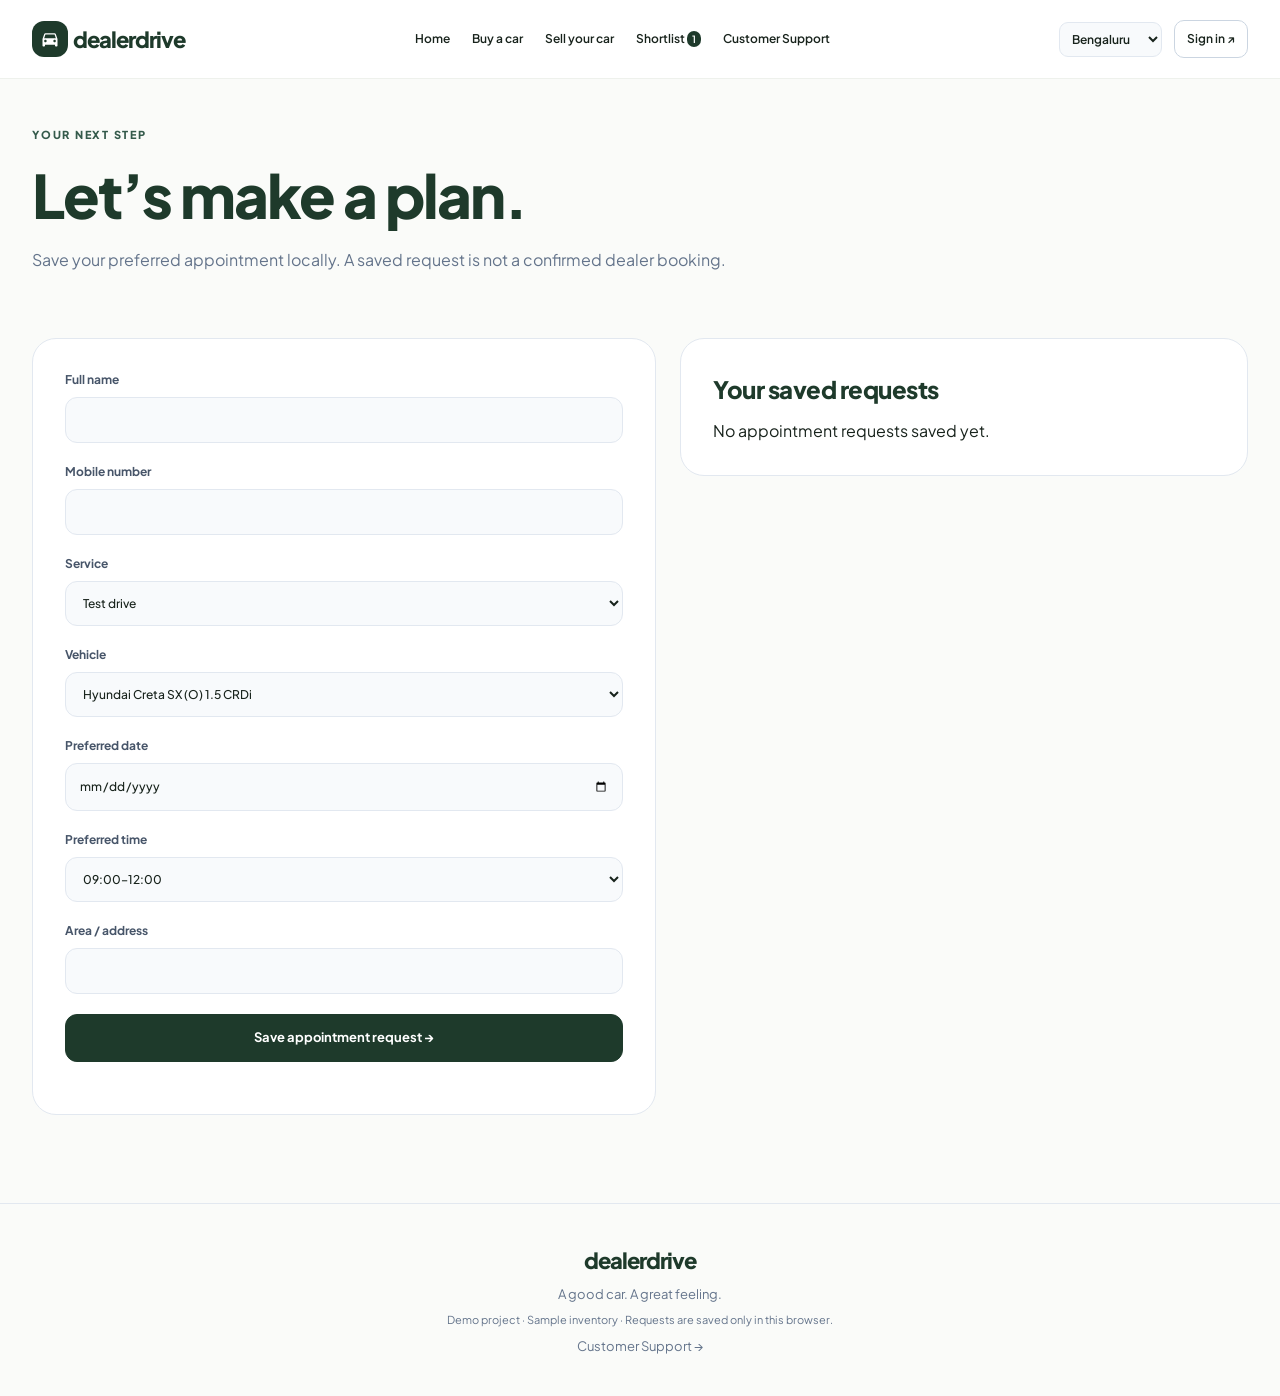
==== commit 132345f8: "Remove Services navigation and rename Customer Support" ====
--- a/booking.html
+++ b/booking.html
@@ -6,6 +6,6 @@
 <script defer src="js/data.js"></script><script defer src="js/shared.js"></script><script defer src="js/booking.js"></script></head>
 <body data-page="booking"><a class="skip-link" href="#main">Skip to content</a><header class="site-header"><div class="header-inner"><a class="brand" href="index.html"><span class="brand-icon"><svg class="w-5 h-5 fill-current" viewBox="0 0 24 24">
             <path d="M18.92 6.01C18.72 5.42 18.16 5 17.5 5h-11c-.66 0-1.21.42-1.42 1.01L3 12v8c0 .55.45 1 1 1h1c.55 0 1-.45 1-1v-1h12v1c0 .55.45 1 1 1h1c.55 0 1-.45 1-1v-8l-2.08-5.99zM6.5 16c-.83 0-1.5-.67-1.5-1.5S5.67 13 6.5 13s1.5.67 1.5 1.5S7.33 16 6.5 16zm11 0c-.83 0-1.5-.67-1.5-1.5s.67-1.5 1.5-1.5 1.5.67 1.5 1.5-.67 1.5-1.5 1.5zM5 11l1.5-4.5h11L19 11H5z"/>
-          </svg></span> dealerdrive</a><button id="menuToggle" class="menu-toggle" aria-label="Toggle navigation" aria-controls="mainNav" aria-expanded="false">☰</button><nav id="mainNav" aria-label="Main navigation"><a href="index.html" >Home</a><a href="buy.html" >Buy a car</a><a href="sell.html" >Sell your car</a><a href="services.html" >Services</a><a href="shortlist.html" >Shortlist <span id="shortlistBadge">0</span></a><a href="support.html" >Support</a></nav><div class="header-actions"><label class="city-label"><span class="sr-only">Your city</span><select id="citySelect"><option>Bengaluru</option><option>Pune</option><option>Mumbai</option><option>Delhi NCR</option><option>Hyderabad</option></select></label><a class="profile-link" href="sign-in.html" id="profileLink">Sign in ↗</a></div></div></header>
+          </svg></span> dealerdrive</a><button id="menuToggle" class="menu-toggle" aria-label="Toggle navigation" aria-controls="mainNav" aria-expanded="false">☰</button><nav id="mainNav" aria-label="Main navigation"><a href="index.html" >Home</a><a href="buy.html" >Buy a car</a><a href="sell.html" >Sell your car</a><a href="shortlist.html" >Shortlist <span id="shortlistBadge">0</span></a><a href="support.html" >Customer Support</a></nav><div class="header-actions"><label class="city-label"><span class="sr-only">Your city</span><select id="citySelect"><option>Bengaluru</option><option>Pune</option><option>Mumbai</option><option>Delhi NCR</option><option>Hyderabad</option></select></label><a class="profile-link" href="sign-in.html" id="profileLink">Sign in ↗</a></div></div></header>
 <main id="main" class="flex-1 max-w-7xl w-full mx-auto px-4 sm:px-6 lg:px-8 py-8 sm:py-12 space-y-12 sm:space-y-16"><div class="page-heading"><p class="eyebrow">Your next step</p><h1>Let’s make a plan.</h1><p>Save your preferred appointment locally. A saved request is not a confirmed dealer booking.</p></div><div class="two-column"><form id="bookingForm" class="panel form-stack"><label class="field">Full name<input id="bookingName" name="bookingName" type="text" required></label><label class="field">Mobile number<input id="bookingPhone" name="bookingPhone" type="tel" required></label><label class="field">Service<select id="bookingType"><option>Test drive</option><option>Inspection</option><option>Maintenance</option><option>Paperwork</option></select></label><label class="field">Vehicle<select id="bookingCar"></select></label><label class="field">Preferred date<input id="bookingDate" name="bookingDate" type="date" required></label><label class="field">Preferred time<select id="bookingTime"><option>09:00–12:00</option><option>12:00–15:00</option><option>15:00–18:00</option></select></label><label class="field">Area / address<input id="bookingAddress" name="bookingAddress" type="text" required></label><button class="button" type="submit">Save appointment request →</button><p id="bookingFeedback" role="status"></p></form><aside class="panel"><h2>Your saved requests</h2><div id="bookingsList" class="record-list"></div></aside></div></main>
-<footer><a class="brand" href="index.html">dealerdrive</a><p>A good car. A great feeling.</p><p class="demo-note">Demo project · Sample inventory · Requests are saved only in this browser.</p><a href="support.html">Customer support →</a></footer><div id="toastNotification" role="status" aria-live="polite" hidden></div></body></html>
+<footer><a class="brand" href="index.html">dealerdrive</a><p>A good car. A great feeling.</p><p class="demo-note">Demo project · Sample inventory · Requests are saved only in this browser.</p><a href="support.html">Customer Support →</a></footer><div id="toastNotification" role="status" aria-live="polite" hidden></div></body></html>
